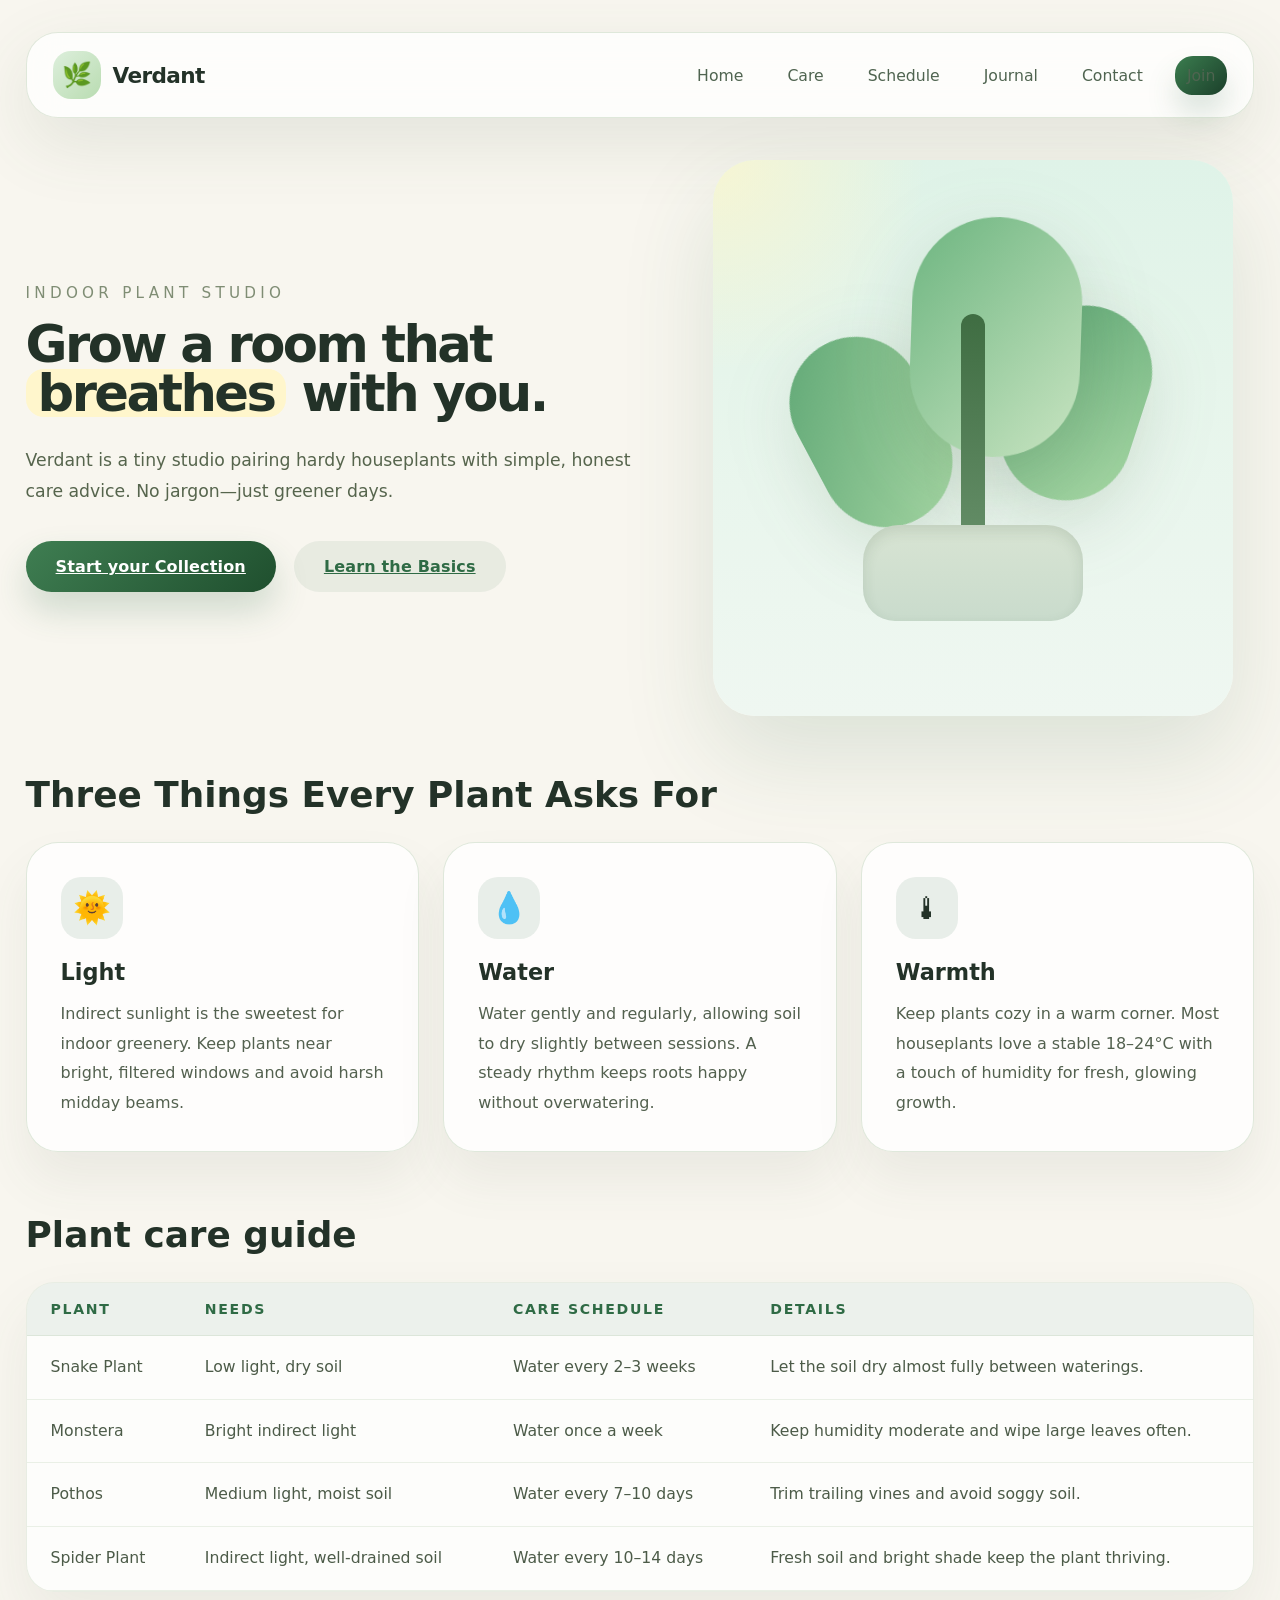
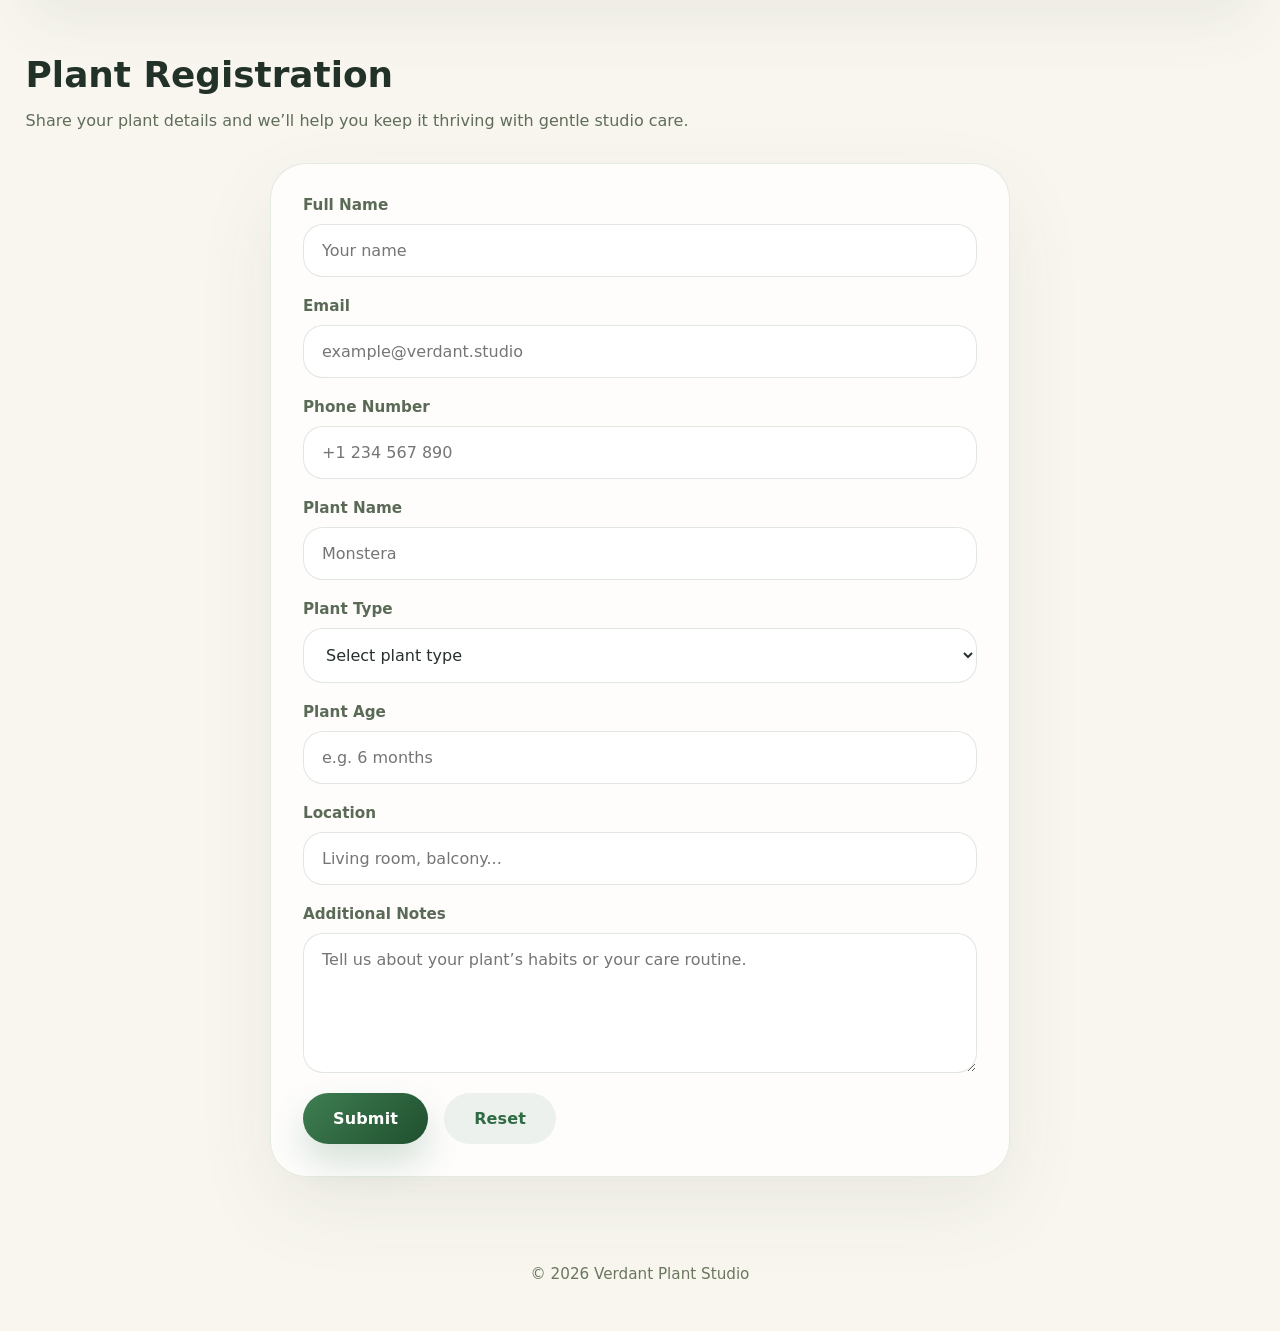
==== project/index.html @ eaa32f45 "Updated project" ====
<!DOCTYPE html>
<html lang="en">
<head>
    <meta charset="UTF-8" />
    <meta name="viewport" content="width=device-width, initial-scale=1.0" />
    <title>Verdant Plant Studio</title>
    <link rel="stylesheet" href="style.css" />
</head>
<body>
    <div class="page-shell">
        <header class="topbar">
            <div class="brand">
                <span class="brand-mark">🌿</span>
                <span class="brand-name">Verdant</span>
            </div>
            <nav class="nav-links">
                <a href="#">Home</a>
                <a href="#">Care</a>
                <a href="#">Schedule</a>
                <a href="#">Journal</a>
                <a href="#">Contact</a>
                <a href="#" class="nav-cta">Join</a>
            </nav>
        </header>

        <main>
            <section class="hero">
                <div class="hero-copy">
                    <p class="eyebrow">INDOOR PLANT STUDIO</p>
                    <h1>Grow a room that <span>breathes</span> with you.</h1>
                    <p class="hero-text">
                        Verdant is a tiny studio pairing hardy houseplants with simple,
                        honest care advice. No jargon—just greener days.
                    </p>
                    <div class="hero-actions">
                        <a href="#" class="btn btn-primary">Start your Collection</a>
                        <a href="#" class="btn btn-secondary">Learn the Basics</a>
                    </div>
                </div>
                <div class="hero-visual">
                    <div class="visual-card">
                        <div class="visual-glow"></div>
                        <div class="plant-illustration">
                            <div class="leaf leaf-one"></div>
                            <div class="leaf leaf-two"></div>
                            <div class="leaf leaf-three"></div>
                            <div class="stem"></div>
                            <div class="pot"></div>
                        </div>
                    </div>
                </div>
            </section>

            <section class="three-asks">
                <div class="section-header">
                    <h2>Three Things Every Plant Asks For</h2>
                </div>
                <div class="cards-grid">
                    <article class="info-card">
                        <div class="icon">🌞</div>
                        <h3>Light</h3>
                        <p>
                            Indirect sunlight is the sweetest for indoor greenery. Keep plants near
                            bright, filtered windows and avoid harsh midday beams.
                        </p>
                    </article>
                    <article class="info-card">
                        <div class="icon">💧</div>
                        <h3>Water</h3>
                        <p>
                            Water gently and regularly, allowing soil to dry slightly between sessions.
                            A steady rhythm keeps roots happy without overwatering.
                        </p>
                    </article>
                    <article class="info-card">
                        <div class="icon">🌡</div>
                        <h3>Warmth</h3>
                        <p>
                            Keep plants cozy in a warm corner. Most houseplants love a stable 18–24°C
                            with a touch of humidity for fresh, glowing growth.
                        </p>
                    </article>
                </div>
            </section>

            <section class="guide-table">
                <div class="section-header">
                    <h2>Plant care guide</h2>
                </div>
                <div class="table-wrap">
                    <table class="guide-table-inner">
                        <thead>
                            <tr>
                                <th>Plant</th>
                                <th>Needs</th>
                                <th>Care schedule</th>
                                <th>Details</th>
                            </tr>
                        </thead>
                        <tbody>
                            <tr>
                                <td>Snake Plant</td>
                                <td>Low light, dry soil</td>
                                <td>Water every 2–3 weeks</td>
                                <td>Let the soil dry almost fully between waterings.</td>
                            </tr>
                            <tr>
                                <td>Monstera</td>
                                <td>Bright indirect light</td>
                                <td>Water once a week</td>
                                <td>Keep humidity moderate and wipe large leaves often.</td>
                            </tr>
                            <tr>
                                <td>Pothos</td>
                                <td>Medium light, moist soil</td>
                                <td>Water every 7–10 days</td>
                                <td>Trim trailing vines and avoid soggy soil.</td>
                            </tr>
                            <tr>
                                <td>Spider Plant</td>
                                <td>Indirect light, well-drained soil</td>
                                <td>Water every 10–14 days</td>
                                <td>Fresh soil and bright shade keep the plant thriving.</td>
                            </tr>
                        </tbody>
                    </table>
                </div>
            </section>

            <section class="registration">
                <div class="section-header registration-header">
                    <h2>Plant Registration</h2>
                    <p>
                        Share your plant details and we’ll help you keep it thriving with gentle
                        studio care.
                    </p>
                </div>
                <div class="registration-grid">
                    <form id="plantForm" class="plant-form">
                        <div class="form-row">
                            <label for="fullName">Full Name</label>
                            <input id="fullName" name="fullName" type="text" required placeholder="Your name" />
                        </div>
                        <div class="form-row">
                            <label for="email">Email</label>
                            <input id="email" name="email" type="email" required placeholder="example@verdant.studio" />
                        </div>
                        <div class="form-row">
                            <label for="phone">Phone Number</label>
                            <input id="phone" name="phone" type="tel" required placeholder="+1 234 567 890" />
                        </div>
                        <div class="form-row">
                            <label for="plantName">Plant Name</label>
                            <input id="plantName" name="plantName" type="text" required placeholder="Monstera" />
                        </div>
                        <div class="form-row">
                            <label for="plantType">Plant Type</label>
                            <select id="plantType" name="plantType" required>
                                <option value="" disabled selected>Select plant type</option>
                                <option>Foliage</option>
                                <option>Succulent</option>
                                <option>Blooming</option>
                                <option>Air plant</option>
                                <option>Herb</option>
                            </select>
                        </div>
                        <div class="form-row">
                            <label for="plantAge">Plant Age</label>
                            <input id="plantAge" name="plantAge" type="text" placeholder="e.g. 6 months" />
                        </div>
                        <div class="form-row">
                            <label for="location">Location</label>
                            <input id="location" name="location" type="text" placeholder="Living room, balcony..." />
                        </div>
                        <div class="form-row form-full">
                            <label for="notes">Additional Notes</label>
                            <textarea id="notes" name="notes" rows="4" placeholder="Tell us about your plant’s habits or your care routine."></textarea>
                        </div>
                        <div class="form-actions">
                            <button type="submit" class="btn btn-primary">Submit</button>
                            <button type="reset" class="btn btn-reset">Reset</button>
                        </div>
                    </form>

                    <div class="success-card hidden" id="successCard">
                        <div class="success-badge">Form Submitted Successfully ✅</div>
                        <div class="success-details">
                            <p><strong>Name:</strong> <span id="successName">—</span></p>
                            <p><strong>Plant Name:</strong> <span id="successPlantName">—</span></p>
                            <p><strong>Plant Type:</strong> <span id="successPlantType">—</span></p>
                            <p><strong>Phone:</strong> <span id="successPhone">—</span></p>
                            <p><strong>Email:</strong> <span id="successEmail">—</span></p>
                            <p><strong>Location:</strong> <span id="successLocation">—</span></p>
                            <p><strong>Notes:</strong> <span id="successNotes">—</span></p>
                        </div>
                    </div>
                </div>
            </section>
        </main>

        <footer class="site-footer">© 2026 Verdant Plant Studio</footer>
    </div>
    <script src="script.js"></script>
</body>
</html>
---- project/style.css ----
:root {
    color-scheme: light;
    font-family: Inter, system-ui, -apple-system, BlinkMacSystemFont, "Segoe UI", sans-serif;
    font-size: 16px;
    color: #233228;
    background: #F8F6EF;
    --surface: rgba(255, 255, 255, 0.82);
    --surface-strong: rgba(255, 255, 255, 0.94);
    --border: rgba(145, 176, 132, 0.28);
    --shadow: 0 24px 70px rgba(72, 95, 75, 0.12);
    --accent: #2f6b45;
    --accent-soft: #dff3e8;
    --highlight: #fff6cc;
}

* {
    box-sizing: border-box;
}

html,
body {
    margin: 0;
    min-height: 100%;
}

body {
    background: #F8F6EF;
    color: #233228;
}

img,
svg {
    display: block;
    max-width: 100%;
}

button,
a {
    font: inherit;
}

a {
    color: inherit;
}

.page-shell {
    width: min(1240px, 96%);
    margin: 0 auto;
    padding: 32px 0 48px;
}

.topbar {
    display: flex;
    align-items: center;
    justify-content: space-between;
    gap: 24px;
    padding: 18px 26px;
    border-radius: 32px;
    background: rgba(255, 255, 255, 0.75);
    border: 1px solid var(--border);
    box-shadow: var(--shadow);
    backdrop-filter: blur(18px);
    margin-bottom: 42px;
}

.brand {
    display: flex;
    align-items: center;
    gap: 12px;
}

.brand-mark {
    display: inline-flex;
    align-items: center;
    justify-content: center;
    width: 48px;
    height: 48px;
    border-radius: 18px;
    background: linear-gradient(135deg, #ddefdc, #b9dcb1);
    font-size: 24px;
}

.brand-name {
    font-size: 1.35rem;
    font-weight: 700;
    letter-spacing: -0.03em;
}

.nav-links {
    display: flex;
    flex-wrap: wrap;
    align-items: center;
    gap: 20px;
}

.nav-links a {
    text-decoration: none;
    color: #4f6450;
    font-size: 0.98rem;
    padding: 10px 12px;
    border-radius: 18px;
    transition: transform 0.25s ease, background 0.25s ease, color 0.25s ease;
}

.nav-links a:hover,
.nav-links a:focus-visible {
    transform: translateY(-2px);
    background: rgba(47, 107, 69, 0.08);
    color: #2f6b45;
}

.nav-cta {
    color: #fff;
    background: linear-gradient(135deg, #3b7d4f, #1b3f2a);
    padding: 12px 24px;
    border-radius: 24px;
    box-shadow: 0 18px 30px rgba(47, 107, 69, 0.18);
}

.hero {
    display: grid;
    grid-template-columns: minmax(0, 1.1fr) minmax(360px, 1fr);
    gap: 48px;
    align-items: center;
    margin-bottom: 60px;
}

.hero-copy {
    max-width: 620px;
}

.eyebrow {
    margin: 0 0 18px;
    color: #7f8d74;
    font-size: 0.95rem;
    letter-spacing: 0.28em;
    text-transform: uppercase;
}

.hero h1 {
    margin: 0;
    font-size: clamp(3rem, 4vw, 4.8rem);
    line-height: 0.95;
    letter-spacing: -0.05em;
    max-width: 760px;
}

.hero h1 span {
    display: inline-flex;
    background: var(--highlight);
    border-radius: 18px;
    padding: 0 12px;
}

.hero-text {
    margin: 28px 0 34px;
    max-width: 610px;
    font-size: 1.08rem;
    line-height: 1.8;
    color: #56654d;
}

.hero-actions {
    display: flex;
    flex-wrap: wrap;
    gap: 18px;
}

.btn {
    display: inline-flex;
    align-items: center;
    justify-content: center;
    border: none;
    border-radius: 999px;
    padding: 16px 30px;
    font-weight: 700;
    letter-spacing: 0.01em;
    transition: transform 0.25s ease, box-shadow 0.25s ease, background 0.25s ease;
    cursor: pointer;
}

.btn-primary {
    background: linear-gradient(135deg, #3f7e52, #1f4f2e);
    color: white;
    box-shadow: 0 18px 35px rgba(47, 107, 69, 0.2);
}

.btn-secondary {
    background: rgba(47, 107, 69, 0.08);
    color: #2f6b45;
}

.btn:hover {
    transform: translateY(-3px);
}

.hero-visual {
    display: grid;
    place-items: center;
}

.visual-card {
    position: relative;
    width: min(100%, 520px);
    aspect-ratio: 1 / 1.07;
    border-radius: 42px;
    padding: 38px;
    background: linear-gradient(180deg, #dff3e8 0%, #e6f5eb 38%, #eff7f1 100%);
    box-shadow: 0 40px 95px rgba(47, 107, 69, 0.14);
    overflow: hidden;
}

.visual-card::before {
    content: "";
    position: absolute;
    inset: 0;
    background: radial-gradient(circle at top left, rgba(255, 246, 204, 0.75), transparent 28%);
}

.visual-glow {
    position: absolute;
    inset: 18% 10% auto auto;
    width: 260px;
    height: 260px;
    border-radius: 50%;
    background: radial-gradient(circle, rgba(255, 255, 255, 0.9), transparent 55%);
    filter: blur(14px);
}

.plant-illustration {
    position: relative;
    width: 100%;
    height: 100%;
    display: grid;
    place-items: center;
}

.leaf,
.stem,
.pot {
    position: absolute;
    border-radius: 999px;
    transition: transform 0.4s ease;
}

.leaf-one,
.leaf-two,
.leaf-three {
    width: 132px;
    height: 198px;
    background: linear-gradient(130deg, #5fa775, #a7d7a4);
    filter: drop-shadow(0 20px 35px rgba(70, 103, 72, 0.18));
}

.leaf-one {
    transform: rotate(-28deg);
    left: 12%;
    top: 28%;
}

.leaf-two {
    transform: rotate(18deg);
    right: 12%;
    top: 22%;
}

.leaf-three {
    width: 170px;
    height: 240px;
    background: linear-gradient(130deg, #6db580, #c8e4c1);
    transform: rotate(2deg);
    left: 36%;
    top: 4%;
}

.stem {
    width: 24px;
    height: 240px;
    background: linear-gradient(180deg, #3f6d42, #668f69);
    bottom: 26%;
    left: 50%;
    transform: translateX(-50%);
}

.pot {
    width: 220px;
    height: 96px;
    background: linear-gradient(180deg, #d8e4d3, #c9dbcc);
    bottom: 12%;
    left: 50%;
    transform: translateX(-50%);
    border-radius: 36px 36px 32px 32px;
    box-shadow: inset 0 6px 14px rgba(29, 68, 38, 0.12);
}

.visual-card:hover .leaf-one {
    transform: rotate(-32deg) translateY(-6px);
}

.visual-card:hover .leaf-two {
    transform: rotate(22deg) translateY(-8px);
}

.visual-card:hover .leaf-three {
    transform: rotate(4deg) translateY(-6px);
}

.three-asks {
    margin-bottom: 64px;
}

.section-header {
    margin-bottom: 28px;
}

.section-header h2 {
    margin: 0;
    font-size: clamp(2rem, 2.8vw, 3rem);
    line-height: 1.05;
}

.cards-grid {
    display: grid;
    grid-template-columns: repeat(3, minmax(220px, 1fr));
    gap: 24px;
}

.guide-table {
    margin-bottom: 64px;
}

.table-wrap {
    overflow-x: auto;
    border-radius: 28px;
    background: rgba(255, 255, 255, 0.75);
    border: 1px solid rgba(145, 176, 132, 0.2);
    box-shadow: 0 28px 60px rgba(72, 95, 75, 0.08);
}

.guide-table-inner {
    width: 100%;
    border-collapse: collapse;
    min-width: 720px;
}

.guide-table-inner th,
.guide-table-inner td {
    padding: 18px 24px;
    border-bottom: 1px solid rgba(145, 176, 132, 0.18);
}

.guide-table-inner thead {
    background: rgba(47, 107, 69, 0.08);
}

.guide-table-inner th {
    color: #2f6b45;
    font-size: 0.88rem;
    font-weight: 700;
    letter-spacing: 0.12em;
    text-transform: uppercase;
    text-align: left;
}

.guide-table-inner td {
    color: #4c5b48;
    font-size: 0.98rem;
    line-height: 1.7;
}

.guide-table-inner tbody tr:hover {
    background: rgba(47, 107, 69, 0.05);
}

.info-card {
    background: rgba(255, 255, 255, 0.8);
    border: 1px solid var(--border);
    border-radius: 32px;
    padding: 34px;
    box-shadow: 0 28px 50px rgba(72, 95, 75, 0.08);
    transition: transform 0.3s ease, box-shadow 0.3s ease;
}

.info-card:hover {
    transform: translateY(-10px);
    box-shadow: 0 36px 60px rgba(72, 95, 75, 0.16);
}

.icon {
    width: 62px;
    height: 62px;
    display: grid;
    place-items: center;
    margin-bottom: 20px;
    border-radius: 20px;
    background: rgba(47, 107, 69, 0.1);
    font-size: 1.9rem;
}

.info-card h3 {
    margin: 0 0 14px;
    font-size: 1.4rem;
}

.info-card p {
    margin: 0;
    line-height: 1.85;
    color: #53614f;
}

.registration {
    margin-bottom: 72px;
}

.registration-header p {
    margin: 14px 0 0;
    max-width: 680px;
    color: #5f6d5a;
    line-height: 1.75;
}

.registration-grid {
    display: grid;
    grid-template-columns: 1fr;
    justify-items: center;
    gap: 26px;
}

.plant-form,
.success-card {
    width: min(100%, 740px);
    background: rgba(255, 255, 255, 0.78);
    border: 1px solid rgba(145, 176, 132, 0.24);
    border-radius: 36px;
    padding: 32px;
    box-shadow: 0 30px 80px rgba(72, 95, 75, 0.08);
    backdrop-filter: blur(20px);
}

.form-row {
    display: grid;
    gap: 10px;
    margin-bottom: 20px;
}

.form-row label {
    color: #5b6a57;
    font-size: 0.95rem;
    font-weight: 600;
}

.form-row input,
.form-row select,
.form-row textarea {
    width: 100%;
    border: 1px solid rgba(94, 119, 88, 0.18);
    border-radius: 20px;
    padding: 16px 18px;
    background: rgba(255, 255, 255, 0.95);
    color: #27302a;
    font: inherit;
    outline: none;
    transition: border-color 0.2s ease, box-shadow 0.2s ease;
}

.form-row input:focus,
.form-row select:focus,
.form-row textarea:focus {
    border-color: rgba(47, 107, 69, 0.45);
    box-shadow: 0 0 0 4px rgba(178, 219, 173, 0.18);
}

textarea {
    resize: vertical;
    min-height: 140px;
}

.form-full {
    grid-column: 1 / -1;
}

.form-actions {
    display: flex;
    flex-wrap: wrap;
    gap: 16px;
    margin-top: 8px;
}

.btn-reset {
    background: rgba(47, 107, 69, 0.08);
    color: #2f6b45;
}

.success-card {
    opacity: 0;
    transform: translateY(18px);
    transition: opacity 0.35s ease, transform 0.35s ease;
}

.success-card.visible {
    opacity: 1;
    transform: translateY(0);
}

.hidden {
    display: none;
}

.success-badge {
    display: inline-flex;
    align-items: center;
    gap: 10px;
    padding: 16px 20px;
    border-radius: 24px;
    background: #e7f7e7;
    color: #316d3b;
    font-weight: 700;
    margin-bottom: 24px;
}

.success-details p {
    margin: 0 0 14px;
    color: #3f533f;
    line-height: 1.75;
}

.success-details p strong {
    display: inline-block;
    width: 108px;
}

.site-footer {
    text-align: center;
    color: #6a775f;
    padding: 16px 0 0;
    font-size: 0.95rem;
}

@media (max-width: 1040px) {
    .hero {
        grid-template-columns: 1fr;
    }

    .registration-grid {
        grid-template-columns: 1fr;
    }
}

@media (max-width: 860px) {
    .topbar {
        flex-direction: column;
        align-items: stretch;
    }

    .nav-links {
        justify-content: center;
    }

    .cards-grid {
        grid-template-columns: 1fr;
    }
}

@media (max-width: 680px) {
    .page-shell {
        padding: 24px 0 40px;
    }

    .topbar {
        padding: 20px;
    }

    .hero h1 {
        font-size: 2.8rem;
    }

    .hero-text {
        font-size: 1rem;
    }

    .hero-actions {
        flex-direction: column;
        align-items: stretch;
    }

    .btn {
        width: 100%;
    }

    .visual-card {
        padding: 28px;
    }

    .form-row {
        margin-bottom: 18px;
    }
}

@media (max-width: 520px) {
    .topbar {
        padding: 18px;
    }

    .brand-name {
        font-size: 1.2rem;
    }

    .section-header h2 {
        font-size: 2rem;
    }
}
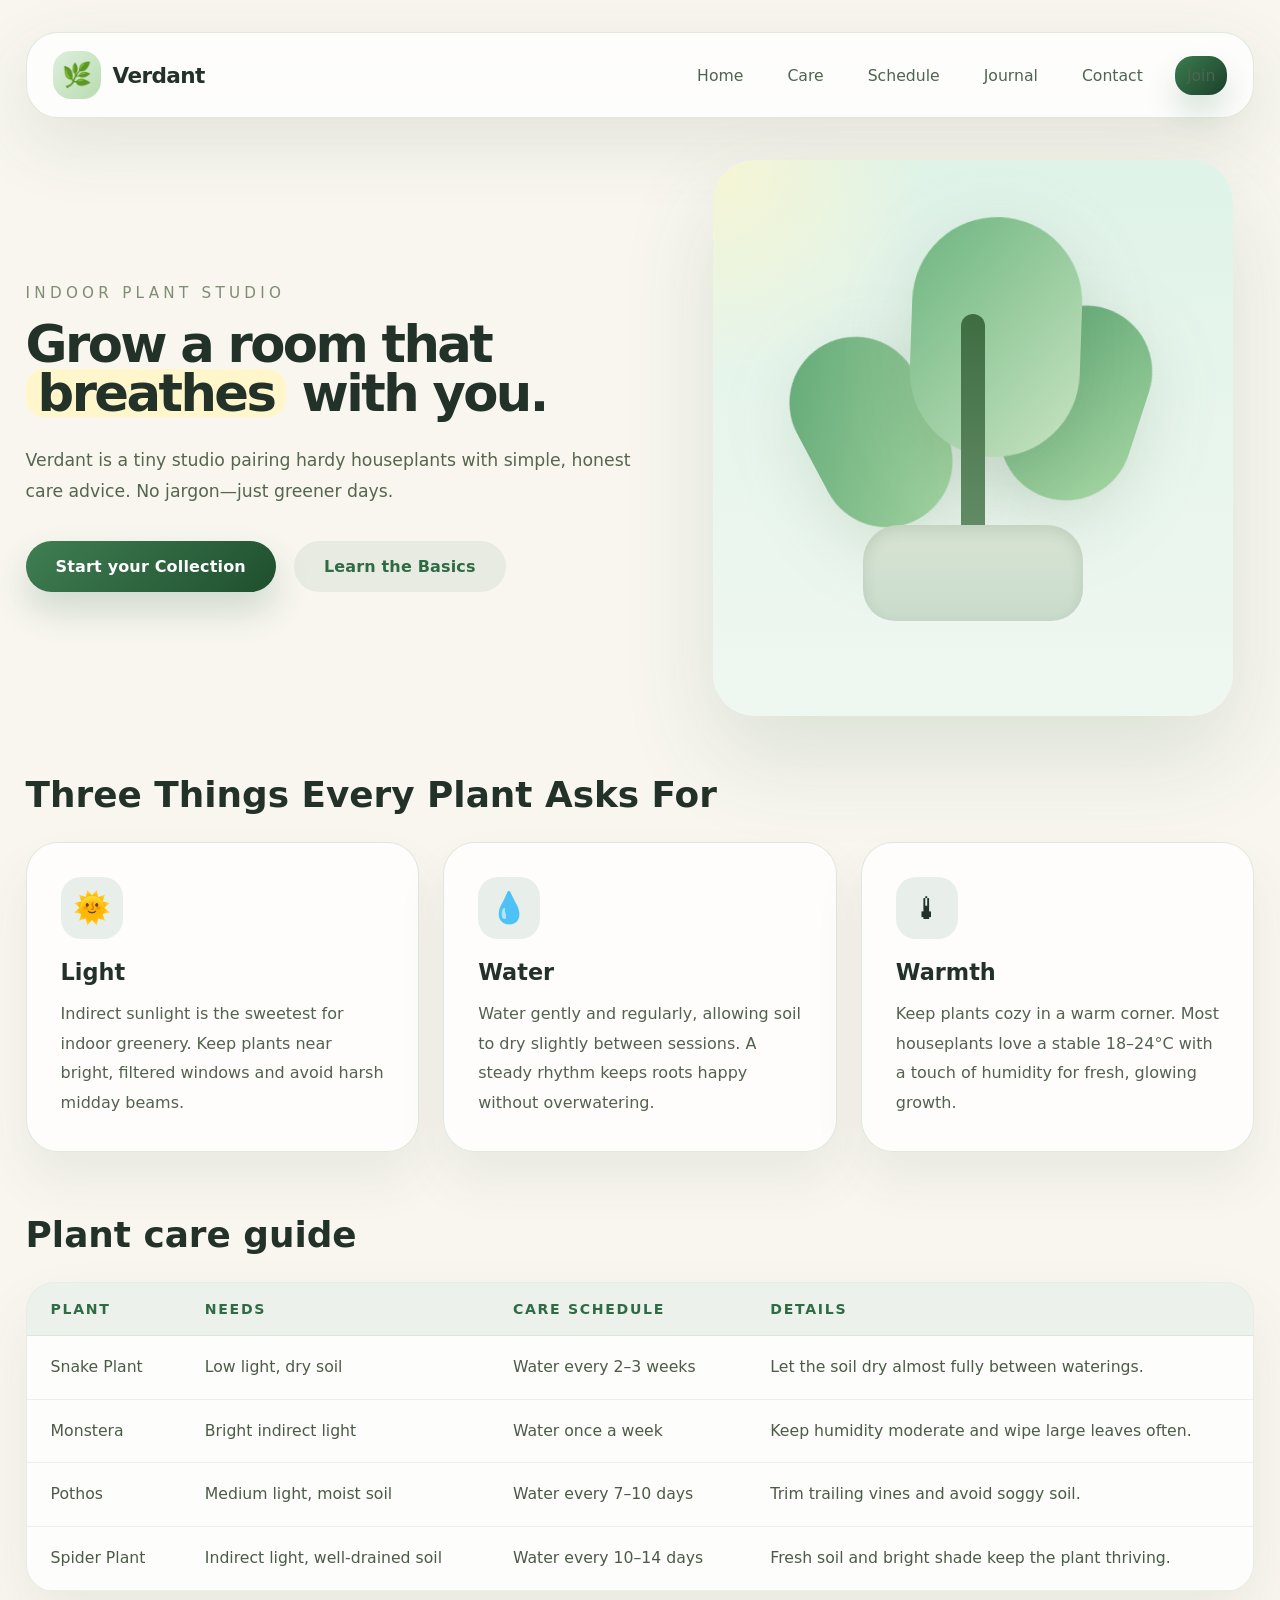
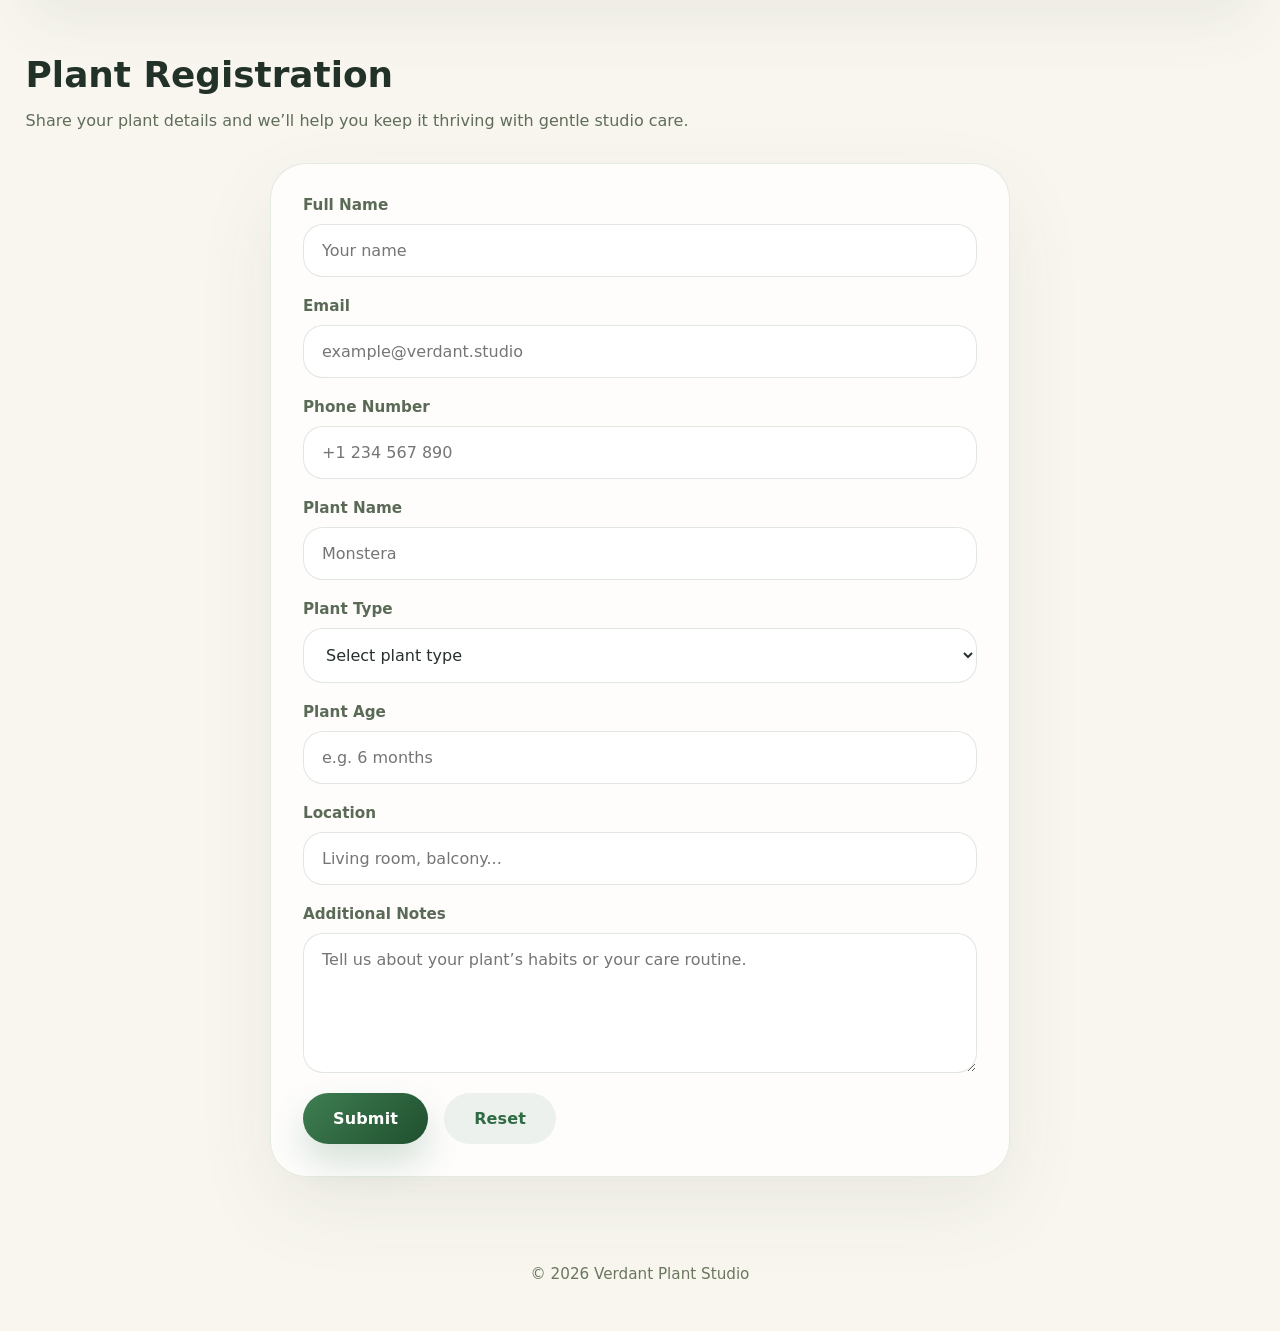
==== commit f526a687: "Remove script.js and style.css" ====
--- a/project/index.html
+++ b/project/index.html
@@ -4,7 +4,96 @@
     <meta charset="UTF-8" />
     <meta name="viewport" content="width=device-width, initial-scale=1.0" />
     <title>Verdant Plant Studio</title>
-    <link rel="stylesheet" href="style.css" />
+    <style>
+        :root {
+            color-scheme: light;
+            font-family: Inter, system-ui, -apple-system, BlinkMacSystemFont, "Segoe UI", sans-serif;
+            font-size: 16px;
+            color: #233228;
+            background: #F8F6EF;
+            --surface: rgba(255, 255, 255, 0.82);
+            --surface-strong: rgba(255, 255, 255, 0.94);
+            --border: rgba(145, 176, 132, 0.28);
+            --shadow: 0 24px 70px rgba(72, 95, 75, 0.12);
+            --accent: #2f6b45;
+            --highlight: #fff6cc;
+        }
+        * { box-sizing: border-box; }
+        html, body { margin: 0; min-height: 100%; }
+        body { background: #F8F6EF; color: #233228; }
+        img, svg { display: block; max-width: 100%; }
+        button, a, input, select, textarea { font: inherit; }
+        a { color: inherit; text-decoration: none; }
+        .page-shell { width: min(1240px, 96%); margin: 0 auto; padding: 32px 0 48px; }
+        .topbar { display: flex; align-items: center; justify-content: space-between; gap: 24px; padding: 18px 26px; border-radius: 32px; background: rgba(255,255,255,0.75); border: 1px solid var(--border); box-shadow: var(--shadow); backdrop-filter: blur(18px); margin-bottom: 42px; }
+        .brand { display: flex; align-items: center; gap: 12px; }
+        .brand-mark { width: 48px; height: 48px; border-radius: 18px; background: linear-gradient(135deg, #ddefdc, #b9dcb1); display: inline-flex; align-items: center; justify-content: center; font-size: 24px; }
+        .brand-name { font-size: 1.35rem; font-weight: 700; letter-spacing: -0.03em; }
+        .nav-links { display: flex; flex-wrap: wrap; align-items: center; gap: 20px; }
+        .nav-links a { color: #4f6450; font-size: 0.98rem; padding: 10px 12px; border-radius: 18px; transition: transform 0.25s ease, background 0.25s ease, color 0.25s ease; }
+        .nav-links a:hover, .nav-links a:focus-visible { transform: translateY(-2px); background: rgba(47,107,69,0.08); color: #2f6b45; }
+        .nav-cta { color: #fff; background: linear-gradient(135deg, #3b7d4f, #1b3f2a); padding: 12px 24px; border-radius: 24px; box-shadow: 0 18px 30px rgba(47,107,69,0.18); }
+        .hero { display: grid; grid-template-columns: minmax(0,1.1fr) minmax(360px,1fr); gap: 48px; align-items: center; margin-bottom: 60px; }
+        .hero-copy { max-width: 620px; }
+        .eyebrow { margin: 0 0 18px; color: #7f8d74; font-size: 0.95rem; letter-spacing: 0.28em; text-transform: uppercase; }
+        .hero h1 { margin: 0; font-size: clamp(3rem, 4vw, 4.8rem); line-height: 0.95; letter-spacing: -0.05em; max-width: 760px; }
+        .hero h1 span { display: inline-flex; background: var(--highlight); border-radius: 18px; padding: 0 12px; }
+        .hero-text { margin: 28px 0 34px; max-width: 610px; font-size: 1.08rem; line-height: 1.8; color: #56654d; }
+        .hero-actions { display: flex; flex-wrap: wrap; gap: 18px; }
+        .btn { display: inline-flex; align-items: center; justify-content: center; border: none; border-radius: 999px; padding: 16px 30px; font-weight: 700; letter-spacing: 0.01em; transition: transform 0.25s ease, box-shadow 0.25s ease, background 0.25s ease; cursor: pointer; }
+        .btn-primary { background: linear-gradient(135deg, #3f7e52, #1f4f2e); color: white; box-shadow: 0 18px 35px rgba(47,107,69,0.2); }
+        .btn-secondary { background: rgba(47,107,69,0.08); color: #2f6b45; }
+        .btn:hover { transform: translateY(-3px); }
+        .hero-visual { display: grid; place-items: center; }
+        .visual-card { position: relative; width: min(100%,520px); aspect-ratio: 1/1.07; border-radius: 42px; padding: 38px; background: linear-gradient(180deg, #dff3e8 0%, #e6f5eb 38%, #eff7f1 100%); box-shadow: 0 40px 95px rgba(47,107,69,0.14); overflow: hidden; }
+        .visual-card::before { content: ""; position: absolute; inset: 0; background: radial-gradient(circle at top left, rgba(255,246,204,0.75), transparent 28%); }
+        .visual-glow { position: absolute; inset: 18% 10% auto auto; width: 260px; height: 260px; border-radius: 50%; background: radial-gradient(circle, rgba(255,255,255,0.9), transparent 55%); filter: blur(14px); }
+        .plant-illustration { position: relative; width: 100%; height: 100%; display: grid; place-items: center; }
+        .leaf, .stem, .pot { position: absolute; border-radius: 999px; transition: transform 0.4s ease; }
+        .leaf-one, .leaf-two, .leaf-three { width: 132px; height: 198px; background: linear-gradient(130deg, #5fa775, #a7d7a4); filter: drop-shadow(0 20px 35px rgba(70,103,72,0.18)); }
+        .leaf-one { transform: rotate(-28deg); left: 12%; top: 28%; }
+        .leaf-two { transform: rotate(18deg); right: 12%; top: 22%; }
+        .leaf-three { width: 170px; height: 240px; background: linear-gradient(130deg, #6db580, #c8e4c1); transform: rotate(2deg); left: 36%; top: 4%; }
+        .stem { width: 24px; height: 240px; background: linear-gradient(180deg, #3f6d42, #668f69); bottom: 26%; left: 50%; transform: translateX(-50%); }
+        .pot { width: 220px; height: 96px; background: linear-gradient(180deg, #d8e4d3, #c9dbcc); bottom: 12%; left: 50%; transform: translateX(-50%); border-radius: 36px 36px 32px 32px; box-shadow: inset 0 6px 14px rgba(29,68,38,0.12); }
+        .visual-card:hover .leaf-one { transform: rotate(-32deg) translateY(-6px); }
+        .visual-card:hover .leaf-two { transform: rotate(22deg) translateY(-8px); }
+        .visual-card:hover .leaf-three { transform: rotate(4deg) translateY(-6px); }
+        .three-asks { margin-bottom: 64px; }
+        .section-header { margin-bottom: 28px; }
+        .section-header h2 { margin: 0; font-size: clamp(2rem, 2.8vw, 3rem); line-height: 1.05; }
+        .cards-grid { display: grid; grid-template-columns: repeat(3, minmax(220px, 1fr)); gap: 24px; }
+        .info-card { background: rgba(255,255,255,0.8); border: 1px solid var(--border); border-radius: 32px; padding: 34px; box-shadow: 0 28px 50px rgba(72,95,75,0.08); transition: transform 0.3s ease, box-shadow 0.3s ease; }
+        .info-card:hover { transform: translateY(-10px); box-shadow: 0 36px 60px rgba(72,95,75,0.16); }
+        .icon { width: 62px; height: 62px; display: grid; place-items: center; margin-bottom: 20px; border-radius: 20px; background: rgba(47,107,69,0.1); font-size: 1.9rem; }
+        .info-card h3 { margin: 0 0 14px; font-size: 1.4rem; }
+        .info-card p { margin: 0; line-height: 1.85; color: #53614f; }
+        .guide-table { margin-bottom: 64px; }
+        .table-wrap { overflow-x: auto; border-radius: 28px; background: rgba(255,255,255,0.75); border: 1px solid rgba(145,176,132,0.2); box-shadow: 0 28px 60px rgba(72,95,75,0.08); }
+        .guide-table-inner { width: 100%; border-collapse: collapse; min-width: 720px; }
+        .guide-table-inner th, .guide-table-inner td { padding: 18px 24px; border-bottom: 1px solid rgba(145,176,132,0.18); }
+        .guide-table-inner thead { background: rgba(47,107,69,0.08); }
+        .guide-table-inner th { color: #2f6b45; font-size: 0.88rem; font-weight: 700; letter-spacing: 0.12em; text-transform: uppercase; text-align: left; }
+        .guide-table-inner td { color: #4c5b48; font-size: 0.98rem; line-height: 1.7; }
+        .guide-table-inner tbody tr:hover { background: rgba(47,107,69,0.05); }
+        .registration { margin-bottom: 72px; }
+        .registration-header p { margin: 14px 0 0; max-width: 680px; color: #5f6d5a; line-height: 1.75; }
+        .registration-grid { display: grid; grid-template-columns: 1fr; justify-items: center; gap: 26px; }
+        .plant-form { width: min(100%, 740px); background: rgba(255,255,255,0.78); border: 1px solid rgba(145,176,132,0.24); border-radius: 36px; padding: 32px; box-shadow: 0 30px 80px rgba(72,95,75,0.08); backdrop-filter: blur(20px); }
+        .form-row { display: grid; gap: 10px; margin-bottom: 20px; }
+        .form-row label { color: #5b6a57; font-size: 0.95rem; font-weight: 600; }
+        .form-row input, .form-row select, .form-row textarea { width: 100%; border: 1px solid rgba(94,119,88,0.18); border-radius: 20px; padding: 16px 18px; background: rgba(255,255,255,0.95); color: #27302a; outline: none; transition: border-color 0.2s ease, box-shadow 0.2s ease; }
+        .form-row input:focus, .form-row select:focus, .form-row textarea:focus { border-color: rgba(47,107,69,0.45); box-shadow: 0 0 0 4px rgba(178,219,173,0.18); }
+        textarea { resize: vertical; min-height: 140px; }
+        .form-full { grid-column: 1 / -1; }
+        .form-actions { display: flex; flex-wrap: wrap; gap: 16px; margin-top: 8px; }
+        .btn-reset { background: rgba(47,107,69,0.08); color: #2f6b45; }
+        .site-footer { text-align: center; color: #6a775f; padding: 16px 0 0; font-size: 0.95rem; }
+        @media (max-width: 1040px) { .hero { grid-template-columns: 1fr; } }
+        @media (max-width: 860px) { .topbar { flex-direction: column; align-items: stretch; } .nav-links { justify-content: center; } .cards-grid { grid-template-columns: 1fr; } }
+        @media (max-width: 680px) { .page-shell { padding: 24px 0 40px; } .topbar { padding: 20px; } .hero h1 { font-size: 2.8rem; } .hero-text { font-size: 1rem; } .hero-actions { flex-direction: column; align-items: stretch; } .btn { width: 100%; } .visual-card { padding: 28px; } .form-row { margin-bottom: 18px; } }
+        @media (max-width: 520px) { .topbar { padding: 18px; } .brand-name { font-size: 1.2rem; } .section-header h2 { font-size: 2rem; } }
+    </style>
 </head>
 <body>
     <div class="page-shell">
@@ -22,16 +111,12 @@
                 <a href="#" class="nav-cta">Join</a>
             </nav>
         </header>
-
         <main>
             <section class="hero">
                 <div class="hero-copy">
                     <p class="eyebrow">INDOOR PLANT STUDIO</p>
                     <h1>Grow a room that <span>breathes</span> with you.</h1>
-                    <p class="hero-text">
-                        Verdant is a tiny studio pairing hardy houseplants with simple,
-                        honest care advice. No jargon—just greener days.
-                    </p>
+                    <p class="hero-text">Verdant is a tiny studio pairing hardy houseplants with simple, honest care advice. No jargon—just greener days.</p>
                     <div class="hero-actions">
                         <a href="#" class="btn btn-primary">Start your Collection</a>
                         <a href="#" class="btn btn-secondary">Learn the Basics</a>
@@ -50,7 +135,6 @@
                     </div>
                 </div>
             </section>
-
             <section class="three-asks">
                 <div class="section-header">
                     <h2>Three Things Every Plant Asks For</h2>
@@ -59,30 +143,20 @@
                     <article class="info-card">
                         <div class="icon">🌞</div>
                         <h3>Light</h3>
-                        <p>
-                            Indirect sunlight is the sweetest for indoor greenery. Keep plants near
-                            bright, filtered windows and avoid harsh midday beams.
-                        </p>
+                        <p>Indirect sunlight is the sweetest for indoor greenery. Keep plants near bright, filtered windows and avoid harsh midday beams.</p>
                     </article>
                     <article class="info-card">
                         <div class="icon">💧</div>
                         <h3>Water</h3>
-                        <p>
-                            Water gently and regularly, allowing soil to dry slightly between sessions.
-                            A steady rhythm keeps roots happy without overwatering.
-                        </p>
+                        <p>Water gently and regularly, allowing soil to dry slightly between sessions. A steady rhythm keeps roots happy without overwatering.</p>
                     </article>
                     <article class="info-card">
                         <div class="icon">🌡</div>
                         <h3>Warmth</h3>
-                        <p>
-                            Keep plants cozy in a warm corner. Most houseplants love a stable 18–24°C
-                            with a touch of humidity for fresh, glowing growth.
-                        </p>
+                        <p>Keep plants cozy in a warm corner. Most houseplants love a stable 18–24°C with a touch of humidity for fresh, glowing growth.</p>
                     </article>
                 </div>
             </section>
-
             <section class="guide-table">
                 <div class="section-header">
                     <h2>Plant care guide</h2>
@@ -126,17 +200,13 @@
                     </table>
                 </div>
             </section>
-
             <section class="registration">
                 <div class="section-header registration-header">
                     <h2>Plant Registration</h2>
-                    <p>
-                        Share your plant details and we’ll help you keep it thriving with gentle
-                        studio care.
-                    </p>
+                    <p>Share your plant details and we’ll help you keep it thriving with gentle studio care.</p>
                 </div>
                 <div class="registration-grid">
-                    <form id="plantForm" class="plant-form">
+                    <form class="plant-form">
                         <div class="form-row">
                             <label for="fullName">Full Name</label>
                             <input id="fullName" name="fullName" type="text" required placeholder="Your name" />
@@ -181,25 +251,10 @@
                             <button type="reset" class="btn btn-reset">Reset</button>
                         </div>
                     </form>
-
-                    <div class="success-card hidden" id="successCard">
-                        <div class="success-badge">Form Submitted Successfully ✅</div>
-                        <div class="success-details">
-                            <p><strong>Name:</strong> <span id="successName">—</span></p>
-                            <p><strong>Plant Name:</strong> <span id="successPlantName">—</span></p>
-                            <p><strong>Plant Type:</strong> <span id="successPlantType">—</span></p>
-                            <p><strong>Phone:</strong> <span id="successPhone">—</span></p>
-                            <p><strong>Email:</strong> <span id="successEmail">—</span></p>
-                            <p><strong>Location:</strong> <span id="successLocation">—</span></p>
-                            <p><strong>Notes:</strong> <span id="successNotes">—</span></p>
-                        </div>
-                    </div>
                 </div>
             </section>
         </main>
-
         <footer class="site-footer">© 2026 Verdant Plant Studio</footer>
     </div>
-    <script src="script.js"></script>
 </body>
 </html>
